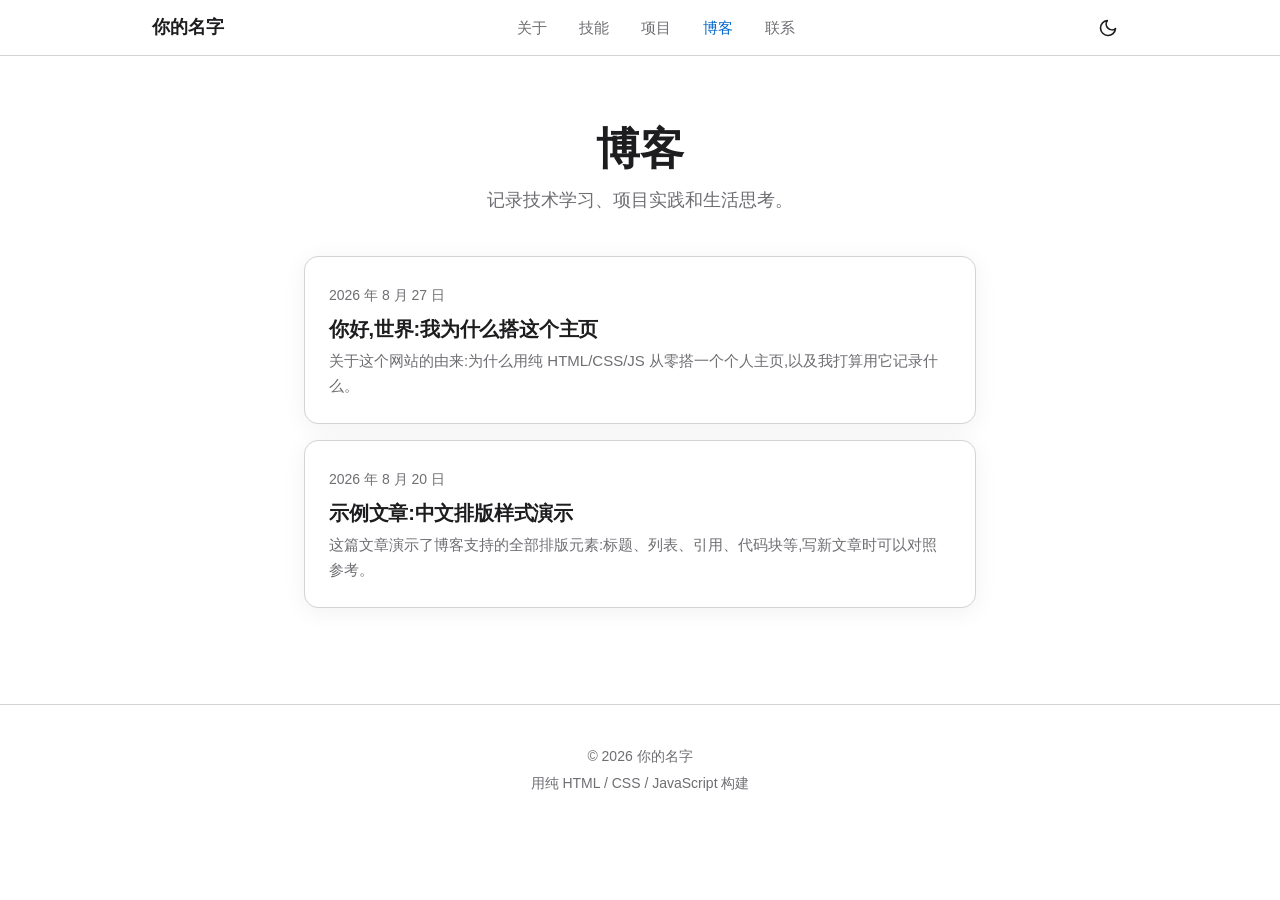
==== blog/index.html @ 40f7c2a0 "初始化个人主页:主站、博客、深浅主题与响应式布局 Co-Authored-By: Claude Fable 5 <noreply@anthropic.com>" ====
<!DOCTYPE html>
<html lang="zh-CN">
<head>
  <meta charset="UTF-8">
  <meta name="viewport" content="width=device-width, initial-scale=1.0">
  <!-- TODO: 替换为你的名字 -->
  <title>博客 - 你的名字</title>
  <meta name="description" content="你的名字的博客:记录技术学习、项目实践和生活思考。">
  <meta name="theme-color" media="(prefers-color-scheme: light)" content="#ffffff">
  <meta name="theme-color" media="(prefers-color-scheme: dark)" content="#161617">
  <link rel="icon" type="image/svg+xml" href="../favicon.svg">

  <!-- 主题恢复:在 CSS 加载前设置,防止深色用户刷新时闪白 -->
  <script>
    (function () {
      try {
        var t = localStorage.getItem('theme');
        if (t === 'light' || t === 'dark') document.documentElement.dataset.theme = t;
      } catch (e) {}
    })();
  </script>

  <link rel="stylesheet" href="../css/style.css">
</head>
<body>
  <a class="skip-link" href="#main">跳到主要内容</a>

  <header class="site-header">
    <div class="container">
      <!-- TODO: 替换为你的名字 -->
      <a class="brand" href="../index.html">你的名字</a>

      <nav class="site-nav" aria-label="主导航">
        <a href="../index.html#about">关于</a>
        <a href="../index.html#skills">技能</a>
        <a href="../index.html#projects">项目</a>
        <a class="active" href="index.html" aria-current="page">博客</a>
        <a href="../index.html#contact">联系</a>
      </nav>

      <div class="header-actions">
        <button class="theme-toggle" type="button" aria-label="切换深色/浅色主题">
          <svg class="icon-moon" width="20" height="20" viewBox="0 0 24 24" fill="none" stroke="currentColor" stroke-width="2" stroke-linecap="round" stroke-linejoin="round" aria-hidden="true">
            <path d="M21 12.79A9 9 0 1 1 11.21 3 7 7 0 0 0 21 12.79z"/>
          </svg>
          <svg class="icon-sun" width="20" height="20" viewBox="0 0 24 24" fill="none" stroke="currentColor" stroke-width="2" stroke-linecap="round" stroke-linejoin="round" aria-hidden="true">
            <circle cx="12" cy="12" r="4"/>
            <path d="M12 2v2M12 20v2M4.93 4.93l1.41 1.41M17.66 17.66l1.41 1.41M2 12h2M20 12h2M4.93 19.07l1.41-1.41M17.66 6.34l1.41-1.41"/>
          </svg>
        </button>

        <button class="nav-toggle" type="button" aria-label="打开导航菜单" aria-expanded="false">
          <svg class="icon-menu" width="22" height="22" viewBox="0 0 24 24" fill="none" stroke="currentColor" stroke-width="2" stroke-linecap="round" aria-hidden="true">
            <path d="M3 6h18M3 12h18M3 18h18"/>
          </svg>
          <svg class="icon-close" width="22" height="22" viewBox="0 0 24 24" fill="none" stroke="currentColor" stroke-width="2" stroke-linecap="round" aria-hidden="true">
            <path d="M6 6l12 12M18 6L6 18"/>
          </svg>
        </button>
      </div>
    </div>
  </header>

  <main id="main">
    <div class="page-header">
      <div class="container narrow">
        <h1>博客</h1>
        <p>记录技术学习、项目实践和生活思考。</p>
      </div>
    </div>

    <div class="container narrow">
      <div class="post-list">
        <!-- ============================================================
             新文章:复制下面任意一个 <article> 块,粘贴到本注释下方,
             然后修改:日期(两处)、链接、标题、摘要。
             文章文件放在 posts/ 目录,命名为 YYYY-MM-DD-英文短名.html
             ============================================================ -->

        <article class="post-card">
          <time datetime="2026-08-27">2026 年 8 月 27 日</time>
          <h2><a href="posts/2026-08-27-hello-world.html">你好,世界:我为什么搭这个主页</a></h2>
          <p>关于这个网站的由来:为什么用纯 HTML/CSS/JS 从零搭一个个人主页,以及我打算用它记录什么。</p>
        </article>

        <article class="post-card">
          <time datetime="2026-08-20">2026 年 8 月 20 日</time>
          <h2><a href="posts/2026-08-20-typography.html">示例文章:中文排版样式演示</a></h2>
          <p>这篇文章演示了博客支持的全部排版元素:标题、列表、引用、代码块等,写新文章时可以对照参考。</p>
        </article>
      </div>
    </div>
  </main>

  <footer class="site-footer">
    <div class="container">
      <!-- TODO: 替换为你的名字 -->
      <p>© 2026 你的名字</p>
      <p>用纯 HTML / CSS / JavaScript 构建</p>
    </div>
  </footer>

  <script src="../js/main.js" defer></script>
</body>
</html>
---- css/style.css ----
/* ============================================================
   个人主页样式表(纯 CSS,零依赖)

   目录:
   1. 设计变量(浅色 / 深色)
   2. Reset 与基础排版
   3. 通用布局与工具类
   4. 顶部导航
   5. Hero
   6. 关于
   7. 技能
   8. 项目
   9. 联系
   10. 页脚
   11. 博客列表页
   12. 文章页排版
   13. 无障碍(减少动效)
   ============================================================ */

/* ===== 1. 设计变量 ===== */

:root {
  /* 颜色(浅色为默认) */
  --color-bg: #ffffff;
  --color-surface: #f5f5f7;
  --color-card: #ffffff;
  --color-text: #1d1d1f;
  --color-text-secondary: #6e6e73;
  --color-border: #d2d2d7;
  --color-accent: #0066cc;
  --color-accent-hover: #0077ed;
  --color-nav-bg: rgba(255, 255, 255, 0.72);
  --color-code-bg: #f2f2f4;
  --color-pill-bg: #e8e8ed;

  /* 排版 */
  --font-sans: -apple-system, BlinkMacSystemFont, "Segoe UI",
    "PingFang SC", "Hiragino Sans GB", "Microsoft YaHei",
    "Noto Sans CJK SC", sans-serif;
  --font-mono: ui-monospace, "SF Mono", Menlo, Consolas,
    "Liberation Mono", monospace;
  --text-base: 17px;
  --leading: 1.7;

  /* 间距(8px 网格) */
  --space-1: 8px;
  --space-2: 16px;
  --space-3: 24px;
  --space-4: 40px;
  --space-5: 64px;
  --space-6: 96px;

  /* 其他 */
  --radius: 14px;
  --radius-sm: 8px;
  --max-width: 1024px;
  --nav-height: 56px;
  --shadow-card: 0 4px 24px rgba(0, 0, 0, 0.06);
  --shadow-card-hover: 0 8px 32px rgba(0, 0, 0, 0.1);
  --transition: 0.25s ease;
}

/* 手动深色(用户点击切换按钮后锁定) */
[data-theme="dark"] {
  --color-bg: #161617;
  --color-surface: #1d1d1f;
  --color-card: #232326;
  --color-text: #f5f5f7;
  --color-text-secondary: #a1a1a6;
  --color-border: #424245;
  --color-accent: #2997ff;
  --color-accent-hover: #52aeff;
  --color-nav-bg: rgba(22, 22, 23, 0.72);
  --color-code-bg: #1d1d1f;
  --color-pill-bg: #2c2c2e;
  --shadow-card: 0 4px 24px rgba(0, 0, 0, 0.4);
  --shadow-card-hover: 0 8px 32px rgba(0, 0, 0, 0.55);
}

/* 系统深色(仅在用户未手动指定主题时生效) */
@media (prefers-color-scheme: dark) {
  :root:not([data-theme="light"]):not([data-theme="dark"]) {
    --color-bg: #161617;
    --color-surface: #1d1d1f;
    --color-card: #232326;
    --color-text: #f5f5f7;
    --color-text-secondary: #a1a1a6;
    --color-border: #424245;
    --color-accent: #2997ff;
    --color-accent-hover: #52aeff;
    --color-nav-bg: rgba(22, 22, 23, 0.72);
    --color-code-bg: #1d1d1f;
    --color-pill-bg: #2c2c2e;
    --shadow-card: 0 4px 24px rgba(0, 0, 0, 0.4);
    --shadow-card-hover: 0 8px 32px rgba(0, 0, 0, 0.55);
  }
}

/* ===== 2. Reset 与基础排版 ===== */

*,
*::before,
*::after {
  box-sizing: border-box;
  margin: 0;
  padding: 0;
}

html {
  scroll-behavior: smooth;
  /* 锚点定位时留出 sticky 导航的高度,避免标题被遮挡 */
  scroll-padding-top: calc(var(--nav-height) + 16px);
}

body {
  font-family: var(--font-sans);
  font-size: var(--text-base);
  line-height: var(--leading);
  color: var(--color-text);
  background-color: var(--color-bg);
  -webkit-font-smoothing: antialiased;
  transition: background-color var(--transition), color var(--transition);
}

h1,
h2,
h3,
h4 {
  line-height: 1.3;
  font-weight: 600;
  letter-spacing: -0.01em;
}

p {
  margin: 0;
}

a {
  color: var(--color-accent);
  text-decoration: none;
}

a:hover {
  color: var(--color-accent-hover);
  text-decoration: underline;
  text-underline-offset: 3px;
}

img,
svg {
  max-width: 100%;
  vertical-align: middle;
}

button {
  font: inherit;
  color: inherit;
  background: none;
  border: none;
  cursor: pointer;
}

ul,
ol {
  list-style-position: outside;
}

::selection {
  background: var(--color-accent);
  color: #fff;
}

/* ===== 3. 通用布局与工具类 ===== */

.container {
  width: 100%;
  max-width: var(--max-width);
  margin: 0 auto;
  padding: 0 var(--space-3);
}

.container.narrow {
  max-width: 720px;
}

.section {
  padding: var(--space-5) 0;
}

.section.alt {
  background-color: var(--color-surface);
  transition: background-color var(--transition);
}

.section-title {
  font-size: 28px;
  margin-bottom: var(--space-4);
  text-align: center;
}

.section-subtitle {
  color: var(--color-text-secondary);
  text-align: center;
  max-width: 560px;
  margin: calc(-1 * var(--space-3)) auto var(--space-4);
}

@media (min-width: 768px) {
  .section {
    padding: var(--space-6) 0;
  }

  .section-title {
    font-size: 36px;
  }
}

/* 跳转到主要内容(键盘用户) */
.skip-link {
  position: absolute;
  top: -48px;
  left: var(--space-2);
  z-index: 200;
  padding: var(--space-1) var(--space-2);
  background: var(--color-accent);
  color: #fff;
  border-radius: var(--radius-sm);
  transition: top var(--transition);
}

.skip-link:focus {
  top: var(--space-1);
  color: #fff;
}

/* 按钮 */
.btn {
  display: inline-block;
  padding: 12px 28px;
  border-radius: 980px; /* Apple 式胶囊按钮 */
  font-size: 16px;
  font-weight: 500;
  transition: background-color var(--transition), color var(--transition),
    border-color var(--transition), transform var(--transition);
}

.btn:hover {
  text-decoration: none;
  transform: translateY(-1px);
}

.btn-primary {
  background-color: var(--color-accent);
  color: #fff;
}

.btn-primary:hover {
  background-color: var(--color-accent-hover);
  color: #fff;
}

.btn-secondary {
  border: 1px solid var(--color-border);
  color: var(--color-text);
}

.btn-secondary:hover {
  border-color: var(--color-accent);
  color: var(--color-accent);
}

/* 滚动浮现(JS 加 .visible 后显现;无 JS 时由 no-js 兜底,见 main.js) */
.reveal {
  opacity: 0;
  transform: translateY(16px);
  transition: opacity 0.5s ease, transform 0.5s ease;
}

.reveal.visible {
  opacity: 1;
  transform: none;
}

/* 未启用 JS 时直接显示全部内容 */
html:not(.js) .reveal {
  opacity: 1;
  transform: none;
}

/* ===== 4. 顶部导航 ===== */

.site-header {
  position: sticky;
  top: 0;
  z-index: 100;
  height: var(--nav-height);
  background-color: var(--color-nav-bg);
  -webkit-backdrop-filter: saturate(180%) blur(20px);
  backdrop-filter: saturate(180%) blur(20px);
  border-bottom: 1px solid var(--color-border);
  transition: background-color var(--transition), border-color var(--transition);
}

.site-header .container {
  display: flex;
  align-items: center;
  justify-content: space-between;
  height: 100%;
}

.brand {
  font-size: 18px;
  font-weight: 600;
  color: var(--color-text);
}

.brand:hover {
  color: var(--color-text);
  text-decoration: none;
}

.header-actions {
  display: flex;
  align-items: center;
  gap: var(--space-1);
}

/* 导航链接:移动端为下拉面板,桌面端为横排 */
.site-nav {
  position: absolute;
  top: var(--nav-height);
  left: 0;
  right: 0;
  display: none;
  flex-direction: column;
  padding: var(--space-1) 0 var(--space-2);
  background-color: var(--color-bg);
  border-bottom: 1px solid var(--color-border);
  box-shadow: var(--shadow-card);
}

body.nav-open .site-nav {
  display: flex;
}

.site-nav a {
  padding: 10px var(--space-3);
  color: var(--color-text);
  font-size: 16px;
}

.site-nav a:hover {
  color: var(--color-accent);
  text-decoration: none;
}

.site-nav a.active {
  color: var(--color-accent);
  font-weight: 500;
}

/* 汉堡按钮(仅移动端) */
.nav-toggle {
  display: inline-flex;
  align-items: center;
  justify-content: center;
  width: 40px;
  height: 40px;
  border-radius: var(--radius-sm);
}

.nav-toggle:hover {
  background-color: var(--color-pill-bg);
}

.nav-toggle .icon-close {
  display: none;
}

body.nav-open .nav-toggle .icon-menu {
  display: none;
}

body.nav-open .nav-toggle .icon-close {
  display: block;
}

/* 主题切换按钮 */
.theme-toggle {
  display: inline-flex;
  align-items: center;
  justify-content: center;
  width: 40px;
  height: 40px;
  border-radius: var(--radius-sm);
  color: var(--color-text);
}

.theme-toggle:hover {
  background-color: var(--color-pill-bg);
}

/* 默认(浅色)显示月亮 = 「切到深色」;深色下显示太阳 */
.theme-toggle .icon-sun {
  display: none;
}

[data-theme="dark"] .theme-toggle .icon-sun {
  display: block;
}

[data-theme="dark"] .theme-toggle .icon-moon {
  display: none;
}

@media (prefers-color-scheme: dark) {
  :root:not([data-theme="light"]):not([data-theme="dark"]) .theme-toggle .icon-sun {
    display: block;
  }

  :root:not([data-theme="light"]):not([data-theme="dark"]) .theme-toggle .icon-moon {
    display: none;
  }
}

@media (min-width: 768px) {
  .site-nav {
    position: static;
    display: flex;
    flex-direction: row;
    align-items: center;
    gap: var(--space-1);
    padding: 0;
    background: none;
    border: none;
    box-shadow: none;
  }

  .site-nav a {
    padding: 6px 12px;
    font-size: 15px;
    color: var(--color-text-secondary);
    border-radius: 980px;
  }

  .site-nav a:hover {
    color: var(--color-text);
  }

  .site-nav a.active {
    color: var(--color-accent);
  }

  .nav-toggle {
    display: none;
  }
}

/* ===== 5. Hero ===== */

.hero {
  padding: var(--space-5) 0;
  text-align: center;
}

.hero-avatar {
  width: 112px;
  height: 112px;
  margin-bottom: var(--space-3);
  border-radius: 50%;
}

.hero h1 {
  font-size: clamp(32px, 6vw, 56px);
  letter-spacing: -0.02em;
  margin-bottom: var(--space-1);
}

.hero-tagline {
  font-size: clamp(18px, 3vw, 24px);
  color: var(--color-text-secondary);
  margin-bottom: var(--space-4);
}

.hero-actions {
  display: flex;
  flex-wrap: wrap;
  justify-content: center;
  gap: var(--space-2);
}

@media (min-width: 768px) {
  .hero {
    padding: var(--space-6) 0;
  }

  .hero-avatar {
    width: 136px;
    height: 136px;
  }
}

/* ===== 6. 关于 ===== */

.about-text {
  max-width: 720px;
  margin: 0 auto;
  display: grid;
  gap: var(--space-2);
  color: var(--color-text);
}

.about-text p {
  font-size: 17px;
}

/* ===== 7. 技能 ===== */

.skill-groups {
  max-width: 720px;
  margin: 0 auto;
  display: grid;
  gap: var(--space-3);
}

.skill-group h3 {
  font-size: 16px;
  color: var(--color-text-secondary);
  font-weight: 500;
  margin-bottom: var(--space-1);
}

.skill-pills {
  display: flex;
  flex-wrap: wrap;
  gap: var(--space-1);
  list-style: none;
}

.skill-pills li {
  padding: 6px 14px;
  background-color: var(--color-pill-bg);
  border-radius: 980px;
  font-size: 15px;
  transition: background-color var(--transition);
}

@media (min-width: 768px) {
  .skill-group {
    display: grid;
    grid-template-columns: 120px 1fr;
    align-items: baseline;
    gap: var(--space-2);
  }

  .skill-group h3 {
    margin-bottom: 0;
    text-align: right;
  }
}

/* ===== 8. 项目 ===== */

.project-grid {
  display: grid;
  gap: var(--space-3);
}

@media (min-width: 768px) {
  .project-grid {
    grid-template-columns: repeat(2, 1fr);
  }
}

@media (min-width: 1080px) {
  .project-grid {
    grid-template-columns: repeat(3, 1fr);
  }
}

.project-card {
  display: flex;
  flex-direction: column;
  background-color: var(--color-card);
  border: 1px solid var(--color-border);
  border-radius: var(--radius);
  overflow: hidden;
  box-shadow: var(--shadow-card);
  transition: box-shadow var(--transition), transform var(--transition),
    background-color var(--transition), border-color var(--transition);
}

.project-card:hover {
  box-shadow: var(--shadow-card-hover);
  transform: translateY(-4px);
}

/* 截图占位:纯 CSS 渐变色块,换真实截图时替换为 <img> */
.project-cover {
  display: flex;
  align-items: center;
  justify-content: center;
  aspect-ratio: 16 / 9;
  color: rgba(255, 255, 255, 0.92);
  font-size: 20px;
  font-weight: 600;
  letter-spacing: 0.02em;
}

.project-cover.cover-1 {
  background: linear-gradient(135deg, #4facfe, #00c6fb);
}

.project-cover.cover-2 {
  background: linear-gradient(135deg, #667eea, #a78bfa);
}

.project-cover.cover-3 {
  background: linear-gradient(135deg, #0ba360, #3cba92);
}

.project-body {
  display: flex;
  flex-direction: column;
  flex: 1;
  gap: var(--space-1);
  padding: var(--space-3);
}

.project-body h3 {
  font-size: 20px;
}

.project-desc {
  color: var(--color-text-secondary);
  font-size: 15px;
  flex: 1;
}

.project-tags {
  display: flex;
  flex-wrap: wrap;
  gap: 6px;
  list-style: none;
}

.project-tags li {
  padding: 3px 10px;
  background-color: var(--color-pill-bg);
  border-radius: 980px;
  font-size: 13px;
  color: var(--color-text-secondary);
}

.project-links {
  display: flex;
  gap: var(--space-2);
  margin-top: var(--space-1);
  font-size: 15px;
  font-weight: 500;
}

/* ===== 9. 联系 ===== */

.contact-inner {
  max-width: 560px;
  margin: 0 auto;
  text-align: center;
}

.contact-email {
  display: flex;
  flex-wrap: wrap;
  align-items: center;
  justify-content: center;
  gap: var(--space-2);
  margin-bottom: var(--space-4);
}

.contact-email .email-text {
  font-size: 20px;
  font-weight: 500;
}

.copy-email {
  padding: 8px 20px;
  border: 1px solid var(--color-border);
  border-radius: 980px;
  font-size: 15px;
  transition: border-color var(--transition), color var(--transition);
}

.copy-email:hover {
  border-color: var(--color-accent);
  color: var(--color-accent);
}

.copy-email.copied {
  border-color: var(--color-accent);
  color: var(--color-accent);
}

.social-links {
  display: flex;
  flex-wrap: wrap;
  justify-content: center;
  gap: var(--space-2);
  list-style: none;
}

.social-links a {
  display: inline-flex;
  align-items: center;
  gap: 6px;
  padding: 8px 18px;
  background-color: var(--color-pill-bg);
  border-radius: 980px;
  color: var(--color-text);
  font-size: 15px;
  transition: background-color var(--transition), color var(--transition);
}

.social-links a:hover {
  text-decoration: none;
  color: var(--color-accent);
}

.social-links svg {
  opacity: 0.6;
}

/* ===== 10. 页脚 ===== */

.site-footer {
  padding: var(--space-4) 0;
  border-top: 1px solid var(--color-border);
  text-align: center;
  color: var(--color-text-secondary);
  font-size: 14px;
  transition: border-color var(--transition);
}

.site-footer p + p {
  margin-top: 4px;
}

/* ===== 11. 博客列表页 ===== */

.page-header {
  padding: var(--space-5) 0 var(--space-4);
  text-align: center;
}

.page-header h1 {
  font-size: clamp(30px, 5vw, 44px);
  margin-bottom: var(--space-1);
}

.page-header p {
  color: var(--color-text-secondary);
  font-size: 18px;
}

.post-list {
  display: grid;
  gap: var(--space-2);
  padding-bottom: var(--space-6);
}

.post-card {
  padding: var(--space-3);
  background-color: var(--color-card);
  border: 1px solid var(--color-border);
  border-radius: var(--radius);
  box-shadow: var(--shadow-card);
  transition: box-shadow var(--transition), transform var(--transition),
    background-color var(--transition), border-color var(--transition);
}

.post-card:hover {
  box-shadow: var(--shadow-card-hover);
  transform: translateY(-2px);
}

.post-card time {
  font-size: 14px;
  color: var(--color-text-secondary);
}

.post-card h2 {
  font-size: 20px;
  margin: 6px 0;
}

.post-card h2 a {
  color: var(--color-text);
}

.post-card h2 a:hover {
  color: var(--color-accent);
  text-decoration: none;
}

.post-card p {
  color: var(--color-text-secondary);
  font-size: 15px;
}

/* ===== 12. 文章页排版 ===== */

.post {
  padding: var(--space-4) 0 var(--space-6);
}

.back-link {
  display: inline-block;
  font-size: 15px;
  color: var(--color-text-secondary);
}

.back-link:hover {
  color: var(--color-accent);
  text-decoration: none;
}

.post-header {
  margin: var(--space-3) 0 var(--space-4);
}

.post-header h1 {
  font-size: clamp(28px, 5vw, 40px);
  margin-bottom: var(--space-1);
}

.post-meta {
  color: var(--color-text-secondary);
  font-size: 15px;
}

.post-body > * + * {
  margin-top: var(--space-2);
}

.post-body h2 {
  font-size: 26px;
  margin-top: var(--space-4);
}

.post-body h3 {
  font-size: 21px;
  margin-top: var(--space-3);
}

.post-body ul,
.post-body ol {
  padding-left: 1.5em;
}

.post-body li + li {
  margin-top: 6px;
}

.post-body blockquote {
  padding: var(--space-2) var(--space-3);
  border-left: 3px solid var(--color-accent);
  background-color: var(--color-surface);
  border-radius: 0 var(--radius-sm) var(--radius-sm) 0;
  color: var(--color-text-secondary);
}

.post-body code {
  font-family: var(--font-mono);
  font-size: 0.88em;
  padding: 2px 6px;
  background-color: var(--color-code-bg);
  border: 1px solid var(--color-border);
  border-radius: 6px;
}

.post-body pre {
  padding: var(--space-2) var(--space-3);
  background-color: var(--color-code-bg);
  border: 1px solid var(--color-border);
  border-radius: var(--radius-sm);
  overflow-x: auto;
  line-height: 1.6;
}

.post-body pre code {
  padding: 0;
  border: none;
  background: none;
  font-size: 14px;
}

.post-body img {
  border-radius: var(--radius-sm);
}

.post-body hr {
  border: none;
  border-top: 1px solid var(--color-border);
  margin: var(--space-4) 0;
}

.post-footer {
  margin-top: var(--space-5);
  padding-top: var(--space-3);
  border-top: 1px solid var(--color-border);
}

/* ===== 13. 无障碍(减少动效) ===== */

@media (prefers-reduced-motion: reduce) {
  html {
    scroll-behavior: auto;
  }

  *,
  *::before,
  *::after {
    transition: none !important;
    animation: none !important;
  }

  .reveal {
    opacity: 1;
    transform: none;
  }
}
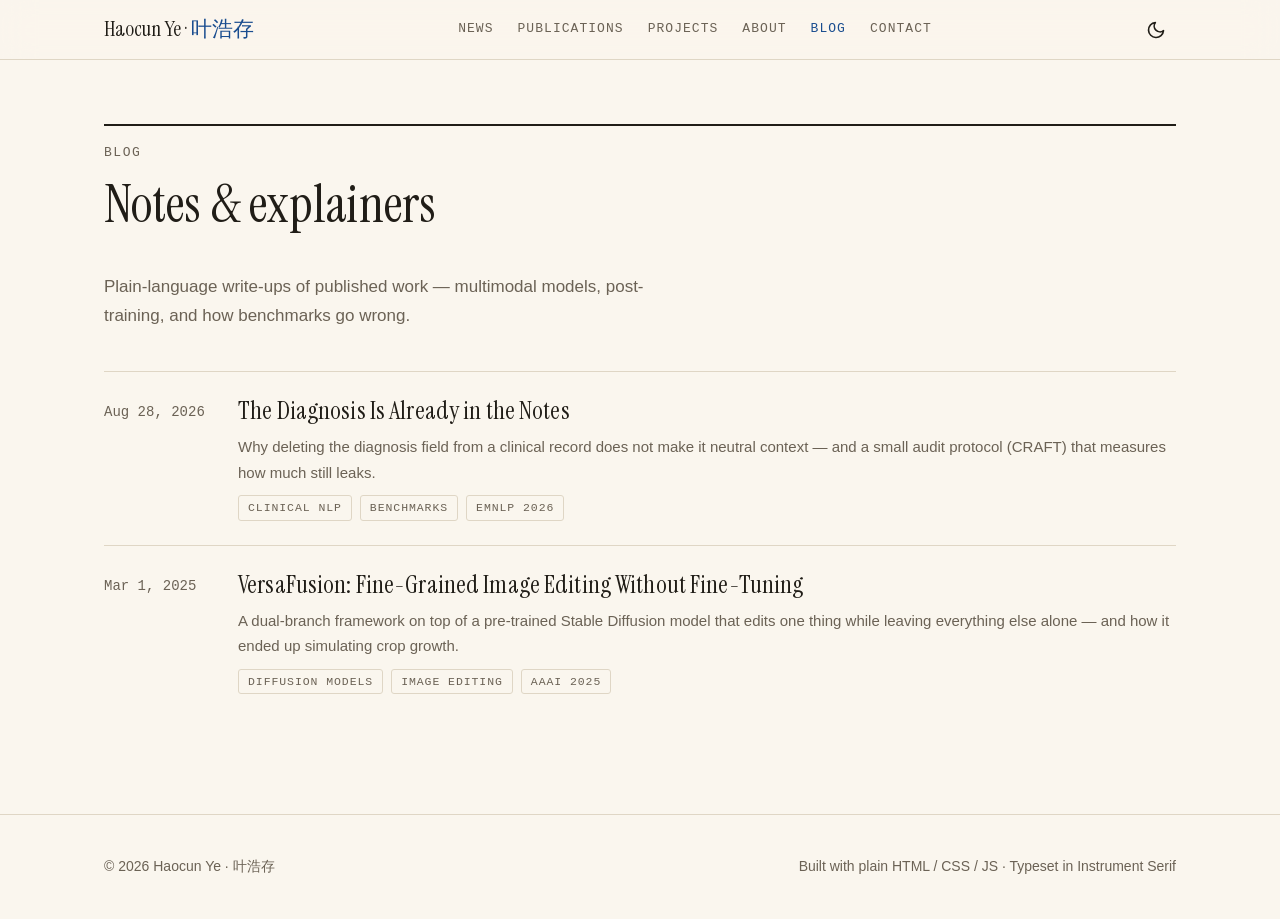
==== commit c1a6598e: "改版为暖纸编辑风英文学术主页,填充真实内容 新设计:Instrument Serif 自托管展示字体、全幅人像 Hero、 编号分区、细线编辑排版、新明暗色板(对比度实测达标)。 内容:News/Pu" ====
--- a/blog/index.html
+++ b/blog/index.html
@@ -1,16 +1,18 @@
 <!DOCTYPE html>
-<html lang="zh-CN">
+<html lang="en">
 <head>
   <meta charset="UTF-8">
   <meta name="viewport" content="width=device-width, initial-scale=1.0">
-  <!-- TODO: 替换为你的名字 -->
-  <title>博客 - 你的名字</title>
-  <meta name="description" content="你的名字的博客:记录技术学习、项目实践和生活思考。">
-  <meta name="theme-color" media="(prefers-color-scheme: light)" content="#ffffff">
-  <meta name="theme-color" media="(prefers-color-scheme: dark)" content="#161617">
-  <link rel="icon" type="image/svg+xml" href="../favicon.svg">
+  <title>Blog — Haocun Ye</title>
+  <meta name="description" content="Notes on multimodal models, post-training, and evaluation — by Haocun Ye.">
+  <meta name="theme-color" media="(prefers-color-scheme: light)" content="#faf6ee">
+  <meta name="theme-color" media="(prefers-color-scheme: dark)" content="#171511">
+  <link rel="icon" href="../favicon.svg" type="image/svg+xml">
+  <link rel="icon" href="../favicon.ico" sizes="48x48">
+  <link rel="apple-touch-icon" href="../apple-touch-icon.png">
+  <link rel="preload" href="../assets/fonts/instrument-serif-latin.woff2" as="font" type="font/woff2" crossorigin>
 
-  <!-- 主题恢复:在 CSS 加载前设置,防止深色用户刷新时闪白 -->
+  <!-- Theme restore: runs before CSS so dark-mode users never see a light flash -->
   <script>
     (function () {
       try {
@@ -23,23 +25,23 @@
   <link rel="stylesheet" href="../css/style.css">
 </head>
 <body>
-  <a class="skip-link" href="#main">跳到主要内容</a>
+  <a class="skip-link" href="#main">Skip to content</a>
 
   <header class="site-header">
     <div class="container">
-      <!-- TODO: 替换为你的名字 -->
-      <a class="brand" href="../index.html">你的名字</a>
+      <a class="brand" href="../index.html">Haocun Ye · <span class="brand-zh" lang="zh-Hans">叶浩存</span></a>
 
-      <nav class="site-nav" aria-label="主导航">
-        <a href="../index.html#about">关于</a>
-        <a href="../index.html#skills">技能</a>
-        <a href="../index.html#projects">项目</a>
-        <a class="active" href="index.html" aria-current="page">博客</a>
-        <a href="../index.html#contact">联系</a>
+      <nav class="site-nav" id="site-nav" aria-label="Main navigation">
+        <a href="../index.html#news">News</a>
+        <a href="../index.html#publications">Publications</a>
+        <a href="../index.html#projects">Projects</a>
+        <a href="../index.html#about">About</a>
+        <a class="active" href="index.html" aria-current="page">Blog</a>
+        <a href="../index.html#contact">Contact</a>
       </nav>
 
       <div class="header-actions">
-        <button class="theme-toggle" type="button" aria-label="切换深色/浅色主题">
+        <button class="theme-toggle" type="button" aria-label="Toggle dark / light theme">
           <svg class="icon-moon" width="20" height="20" viewBox="0 0 24 24" fill="none" stroke="currentColor" stroke-width="2" stroke-linecap="round" stroke-linejoin="round" aria-hidden="true">
             <path d="M21 12.79A9 9 0 1 1 11.21 3 7 7 0 0 0 21 12.79z"/>
           </svg>
@@ -49,7 +51,7 @@
           </svg>
         </button>
 
-        <button class="nav-toggle" type="button" aria-label="打开导航菜单" aria-expanded="false">
+        <button class="nav-toggle" type="button" aria-label="Open navigation menu" aria-expanded="false" aria-controls="site-nav">
           <svg class="icon-menu" width="22" height="22" viewBox="0 0 24 24" fill="none" stroke="currentColor" stroke-width="2" stroke-linecap="round" aria-hidden="true">
             <path d="M3 6h18M3 12h18M3 18h18"/>
           </svg>
@@ -63,30 +65,48 @@
 
   <main id="main">
     <div class="page-header">
-      <div class="container narrow">
-        <h1>博客</h1>
-        <p>记录技术学习、项目实践和生活思考。</p>
+      <div class="container">
+        <header class="section-head">
+          <p class="section-label"><span class="section-eyebrow">Blog</span></p>
+          <h1 class="section-title">Notes &amp; explainers</h1>
+        </header>
+        <p class="contact-lede">Plain-language write-ups of published work — multimodal models, post-training, and how benchmarks go wrong.</p>
       </div>
     </div>
 
-    <div class="container narrow">
+    <div class="container">
       <div class="post-list">
         <!-- ============================================================
-             新文章:复制下面任意一个 <article> 块,粘贴到本注释下方,
-             然后修改:日期(两处)、链接、标题、摘要。
-             文章文件放在 posts/ 目录,命名为 YYYY-MM-DD-英文短名.html
+             New post: copy one <article> block below, paste it at the top
+             of this list, then update the date (both places), link, title,
+             summary and tags. Post files live in posts/, named
+             YYYY-MM-DD-short-slug.html (copy posts/template.html).
              ============================================================ -->
 
-        <article class="post-card">
-          <time datetime="2026-08-27">2026 年 8 月 27 日</time>
-          <h2><a href="posts/2026-08-27-hello-world.html">你好,世界:我为什么搭这个主页</a></h2>
-          <p>关于这个网站的由来:为什么用纯 HTML/CSS/JS 从零搭一个个人主页,以及我打算用它记录什么。</p>
+        <article class="post-entry">
+          <time datetime="2026-08-28">Aug 28, 2026</time>
+          <div>
+            <h2><a href="posts/2026-08-28-the-diagnosis-is-already-in-the-notes.html">The Diagnosis Is Already in the Notes</a></h2>
+            <p class="post-summary">Why deleting the diagnosis field from a clinical record does not make it neutral context — and a small audit protocol (CRAFT) that measures how much still leaks.</p>
+            <ul class="post-tags">
+              <li>Clinical NLP</li>
+              <li>Benchmarks</li>
+              <li>EMNLP 2026</li>
+            </ul>
+          </div>
         </article>
 
-        <article class="post-card">
-          <time datetime="2026-08-20">2026 年 8 月 20 日</time>
-          <h2><a href="posts/2026-08-20-typography.html">示例文章:中文排版样式演示</a></h2>
-          <p>这篇文章演示了博客支持的全部排版元素:标题、列表、引用、代码块等,写新文章时可以对照参考。</p>
+        <article class="post-entry">
+          <time datetime="2025-03-01">Mar 1, 2025</time>
+          <div>
+            <h2><a href="posts/2025-03-01-versafusion-tuning-free-image-editing.html">VersaFusion: Fine-Grained Image Editing Without Fine-Tuning</a></h2>
+            <p class="post-summary">A dual-branch framework on top of a pre-trained Stable Diffusion model that edits one thing while leaving everything else alone — and how it ended up simulating crop growth.</p>
+            <ul class="post-tags">
+              <li>Diffusion models</li>
+              <li>Image editing</li>
+              <li>AAAI 2025</li>
+            </ul>
+          </div>
         </article>
       </div>
     </div>
@@ -94,9 +114,8 @@
 
   <footer class="site-footer">
     <div class="container">
-      <!-- TODO: 替换为你的名字 -->
-      <p>© 2026 你的名字</p>
-      <p>用纯 HTML / CSS / JavaScript 构建</p>
+      <span>© 2026 Haocun Ye · <span lang="zh-Hans">叶浩存</span></span>
+      <span>Built with plain HTML / CSS / JS · Typeset in Instrument Serif</span>
     </div>
   </footer>
 
--- a/css/style.css
+++ b/css/style.css
@@ -1,48 +1,73 @@
 /* ============================================================
-   个人主页样式表(纯 CSS,零依赖)
-
-   目录:
-   1. 设计变量(浅色 / 深色)
-   2. Reset 与基础排版
-   3. 通用布局与工具类
-   4. 顶部导航
-   5. Hero
-   6. 关于
-   7. 技能
-   8. 项目
-   9. 联系
-   10. 页脚
-   11. 博客列表页
-   12. 文章页排版
-   13. 无障碍(减少动效)
+   Haocun Ye — personal homepage stylesheet
+   Warm-paper editorial design. Plain CSS, zero dependencies.
+
+   Contents:
+   1.  Self-hosted fonts (@font-face)
+   2.  Design tokens (light / dark)
+   3.  Reset & base typography
+   4.  Layout utilities & section-head pattern
+   5.  Header / navigation
+   6.  Hero
+   7.  News
+   8.  Publications
+   9.  Projects
+   10. About
+   11. Contact & footer
+   12. Blog list
+   13. Article pages
+   14. No-JS fallbacks
+   15. Reduced motion
    ============================================================ */
 
-/* ===== 1. 设计变量 ===== */
+/* ===== 1. Self-hosted fonts (SIL OFL, see assets/fonts/OFL.txt) ===== */
+
+@font-face {
+  font-family: "Instrument Serif";
+  font-style: normal;
+  font-weight: 400;
+  font-display: swap;
+  src: url("../assets/fonts/instrument-serif-latin.woff2") format("woff2");
+}
+
+@font-face {
+  font-family: "Instrument Serif";
+  font-style: italic;
+  font-weight: 400;
+  font-display: swap;
+  src: url("../assets/fonts/instrument-serif-latin-italic.woff2") format("woff2");
+}
+
+/* ===== 2. Design tokens ===== */
 
 :root {
-  /* 颜色(浅色为默认) */
-  --color-bg: #ffffff;
-  --color-surface: #f5f5f7;
-  --color-card: #ffffff;
-  --color-text: #1d1d1f;
-  --color-text-secondary: #6e6e73;
-  --color-border: #d2d2d7;
-  --color-accent: #0066cc;
-  --color-accent-hover: #0077ed;
-  --color-nav-bg: rgba(255, 255, 255, 0.72);
-  --color-code-bg: #f2f2f4;
-  --color-pill-bg: #e8e8ed;
-
-  /* 排版 */
-  --font-sans: -apple-system, BlinkMacSystemFont, "Segoe UI",
-    "PingFang SC", "Hiragino Sans GB", "Microsoft YaHei",
-    "Noto Sans CJK SC", sans-serif;
-  --font-mono: ui-monospace, "SF Mono", Menlo, Consolas,
-    "Liberation Mono", monospace;
+  /* Warm paper (light, default) */
+  --color-bg: #faf6ee;
+  --color-surface: #f2ecdf;
+  --color-card: #fffcf5;
+  --color-text: #201d17;
+  --color-text-secondary: #6b6255;
+  --color-border: #dfd6c5;
+  --color-rule: #201d17; /* heavy section rules use ink, not border grey */
+  --color-accent: #1a4d8f;
+  --color-accent-hover: #143c72;
+  --color-on-accent: #ffffff;
+  --color-nav-bg: rgba(250, 246, 238, 0.8);
+  --color-code-bg: #f1ebdc;
+  --color-pill-bg: #eae2d0;
+
+  /* Type */
+  --font-serif: "Instrument Serif", ui-serif, Georgia, "Iowan Old Style",
+    "Times New Roman", serif;
+  --font-serif-cjk: "Songti SC", "STSong", "Noto Serif CJK SC", "SimSun", serif;
+  --font-sans: -apple-system, BlinkMacSystemFont, "Segoe UI", "PingFang SC",
+    "Hiragino Sans GB", "Microsoft YaHei", "Noto Sans CJK SC", sans-serif;
+  --font-mono: ui-monospace, "SF Mono", Menlo, Consolas, "Liberation Mono",
+    monospace;
   --text-base: 17px;
   --leading: 1.7;
 
-  /* 间距(8px 网格) */
+  /* Spacing (8px grid) */
   --space-1: 8px;
   --space-2: 16px;
   --space-3: 24px;
@@ -50,53 +75,51 @@
   --space-5: 64px;
   --space-6: 96px;
 
-  /* 其他 */
-  --radius: 14px;
-  --radius-sm: 8px;
-  --max-width: 1024px;
-  --nav-height: 56px;
-  --shadow-card: 0 4px 24px rgba(0, 0, 0, 0.06);
-  --shadow-card-hover: 0 8px 32px rgba(0, 0, 0, 0.1);
+  /* Shape & layout */
+  --radius: 6px;
+  --radius-sm: 3px;
+  --max-width: 1120px;
+  --nav-height: 60px;
   --transition: 0.25s ease;
 }
 
-/* 手动深色(用户点击切换按钮后锁定) */
+/* Manual dark (user locked via toggle) — warm ink night */
 [data-theme="dark"] {
-  --color-bg: #161617;
-  --color-surface: #1d1d1f;
-  --color-card: #232326;
-  --color-text: #f5f5f7;
-  --color-text-secondary: #a1a1a6;
-  --color-border: #424245;
-  --color-accent: #2997ff;
-  --color-accent-hover: #52aeff;
-  --color-nav-bg: rgba(22, 22, 23, 0.72);
-  --color-code-bg: #1d1d1f;
-  --color-pill-bg: #2c2c2e;
-  --shadow-card: 0 4px 24px rgba(0, 0, 0, 0.4);
-  --shadow-card-hover: 0 8px 32px rgba(0, 0, 0, 0.55);
-}
-
-/* 系统深色(仅在用户未手动指定主题时生效) */
+  --color-bg: #171511;
+  --color-surface: #1e1b16;
+  --color-card: #24201a;
+  --color-text: #ede7db;
+  --color-text-secondary: #a79e8d;
+  --color-border: #423c31;
+  --color-rule: #ede7db;
+  --color-accent: #8fb4e3;
+  --color-accent-hover: #a9c6ec;
+  --color-on-accent: #0e2a50;
+  --color-nav-bg: rgba(23, 21, 17, 0.8);
+  --color-code-bg: #201d17;
+  --color-pill-bg: #2c2820;
+}
+
+/* System dark (only when the user has not locked a theme) */
 @media (prefers-color-scheme: dark) {
   :root:not([data-theme="light"]):not([data-theme="dark"]) {
-    --color-bg: #161617;
-    --color-surface: #1d1d1f;
-    --color-card: #232326;
-    --color-text: #f5f5f7;
-    --color-text-secondary: #a1a1a6;
-    --color-border: #424245;
-    --color-accent: #2997ff;
-    --color-accent-hover: #52aeff;
-    --color-nav-bg: rgba(22, 22, 23, 0.72);
-    --color-code-bg: #1d1d1f;
-    --color-pill-bg: #2c2c2e;
-    --shadow-card: 0 4px 24px rgba(0, 0, 0, 0.4);
-    --shadow-card-hover: 0 8px 32px rgba(0, 0, 0, 0.55);
-  }
-}
-
-/* ===== 2. Reset 与基础排版 ===== */
+    --color-bg: #171511;
+    --color-surface: #1e1b16;
+    --color-card: #24201a;
+    --color-text: #ede7db;
+    --color-text-secondary: #a79e8d;
+    --color-border: #423c31;
+    --color-rule: #ede7db;
+    --color-accent: #8fb4e3;
+    --color-accent-hover: #a9c6ec;
+    --color-on-accent: #0e2a50;
+    --color-nav-bg: rgba(23, 21, 17, 0.8);
+    --color-code-bg: #201d17;
+    --color-pill-bg: #2c2820;
+  }
+}
+
+/* ===== 3. Reset & base typography ===== */
 
 *,
 *::before,
@@ -108,7 +131,7 @@
 
 html {
   scroll-behavior: smooth;
-  /* 锚点定位时留出 sticky 导航的高度,避免标题被遮挡 */
+  /* keep anchored headings clear of the sticky nav */
   scroll-padding-top: calc(var(--nav-height) + 16px);
 }
 
@@ -126,9 +149,10 @@
 h2,
 h3,
 h4 {
-  line-height: 1.3;
-  font-weight: 600;
-  letter-spacing: -0.01em;
+  font-family: var(--font-serif);
+  font-weight: 400;
+  line-height: 1.1;
+  letter-spacing: 0.005em;
 }
 
 p {
@@ -143,7 +167,8 @@
 a:hover {
   color: var(--color-accent-hover);
   text-decoration: underline;
-  text-underline-offset: 3px;
+  text-underline-offset: 4px;
+  text-decoration-thickness: 1px;
 }
 
 img,
@@ -167,10 +192,19 @@
 
 ::selection {
   background: var(--color-accent);
-  color: #fff;
-}
-
-/* ===== 3. 通用布局与工具类 ===== */
+  color: var(--color-on-accent);
+}
+
+/* Small uppercase mono label — the editorial "eyebrow" */
+.eyebrow {
+  font-family: var(--font-mono);
+  font-size: 13px;
+  letter-spacing: 0.12em;
+  text-transform: uppercase;
+  color: var(--color-text-secondary);
+}
+
+/* ===== 4. Layout utilities & section-head pattern ===== */
 
 .container {
   width: 100%;
@@ -192,30 +226,55 @@
   transition: background-color var(--transition);
 }
 
-.section-title {
-  font-size: 28px;
-  margin-bottom: var(--space-4);
-  text-align: center;
-}
-
-.section-subtitle {
-  color: var(--color-text-secondary);
-  text-align: center;
-  max-width: 560px;
-  margin: calc(-1 * var(--space-3)) auto var(--space-4);
-}
-
 @media (min-width: 768px) {
   .section {
     padding: var(--space-6) 0;
   }
-
-  .section-title {
-    font-size: 36px;
-  }
-}
-
-/* 跳转到主要内容(键盘用户) */
+}
+
+/* Section head: heavy ink rule + numbered mono eyebrow + serif title */
+.section-head {
+  border-top: 2px solid var(--color-rule);
+  padding-top: var(--space-2);
+  margin-bottom: var(--space-4);
+}
+
+.section-head .section-label {
+  display: flex;
+  gap: var(--space-2);
+  font-family: var(--font-mono);
+  font-size: 13px;
+  letter-spacing: 0.12em;
+  text-transform: uppercase;
+}
+
+.section-head .section-no {
+  color: var(--color-accent);
+}
+
+.section-head .section-eyebrow {
+  color: var(--color-text-secondary);
+}
+
+.section-head .section-title {
+  font-size: clamp(34px, 5vw, 52px);
+  margin-top: 12px;
+}
+
+/* Visually hidden but available to screen readers (live regions etc.) */
+.visually-hidden {
+  position: absolute;
+  width: 1px;
+  height: 1px;
+  margin: -1px;
+  padding: 0;
+  overflow: hidden;
+  clip: rect(0 0 0 0);
+  white-space: nowrap;
+  border: 0;
+}
+
+/* Skip to content (keyboard users) */
 .skip-link {
   position: absolute;
   top: -48px;
@@ -223,53 +282,17 @@
   z-index: 200;
   padding: var(--space-1) var(--space-2);
   background: var(--color-accent);
-  color: #fff;
+  color: var(--color-on-accent);
   border-radius: var(--radius-sm);
   transition: top var(--transition);
 }
 
 .skip-link:focus {
   top: var(--space-1);
-  color: #fff;
-}
-
-/* 按钮 */
-.btn {
-  display: inline-block;
-  padding: 12px 28px;
-  border-radius: 980px; /* Apple 式胶囊按钮 */
-  font-size: 16px;
-  font-weight: 500;
-  transition: background-color var(--transition), color var(--transition),
-    border-color var(--transition), transform var(--transition);
-}
-
-.btn:hover {
-  text-decoration: none;
-  transform: translateY(-1px);
-}
-
-.btn-primary {
-  background-color: var(--color-accent);
-  color: #fff;
-}
-
-.btn-primary:hover {
-  background-color: var(--color-accent-hover);
-  color: #fff;
-}
-
-.btn-secondary {
-  border: 1px solid var(--color-border);
-  color: var(--color-text);
-}
-
-.btn-secondary:hover {
-  border-color: var(--color-accent);
-  color: var(--color-accent);
-}
-
-/* 滚动浮现(JS 加 .visible 后显现;无 JS 时由 no-js 兜底,见 main.js) */
+  color: var(--color-on-accent);
+}
+
+/* Scroll reveal (JS adds .visible; no-JS fallback in §14) */
 .reveal {
   opacity: 0;
   transform: translateY(16px);
@@ -281,13 +304,12 @@
   transform: none;
 }
 
-/* 未启用 JS 时直接显示全部内容 */
 html:not(.js) .reveal {
   opacity: 1;
   transform: none;
 }
 
-/* ===== 4. 顶部导航 ===== */
+/* ===== 5. Header / navigation ===== */
 
 .site-header {
   position: sticky;
@@ -295,8 +317,8 @@
   z-index: 100;
   height: var(--nav-height);
   background-color: var(--color-nav-bg);
-  -webkit-backdrop-filter: saturate(180%) blur(20px);
-  backdrop-filter: saturate(180%) blur(20px);
+  -webkit-backdrop-filter: saturate(160%) blur(16px);
+  backdrop-filter: saturate(160%) blur(16px);
   border-bottom: 1px solid var(--color-border);
   transition: background-color var(--transition), border-color var(--transition);
 }
@@ -309,9 +331,15 @@
 }
 
 .brand {
-  font-size: 18px;
-  font-weight: 600;
+  font-family: var(--font-serif);
+  font-size: 21px;
   color: var(--color-text);
+  white-space: nowrap;
+}
+
+.brand .brand-zh {
+  font-family: var(--font-serif-cjk);
+  color: var(--color-accent);
 }
 
 .brand:hover {
@@ -325,7 +353,7 @@
   gap: var(--space-1);
 }
 
-/* 导航链接:移动端为下拉面板,桌面端为横排 */
+/* Nav links: dropdown panel on mobile, mono row on desktop */
 .site-nav {
   position: absolute;
   top: var(--nav-height);
@@ -336,7 +364,6 @@
   padding: var(--space-1) 0 var(--space-2);
   background-color: var(--color-bg);
   border-bottom: 1px solid var(--color-border);
-  box-shadow: var(--shadow-card);
 }
 
 body.nav-open .site-nav {
@@ -345,8 +372,11 @@
 
 .site-nav a {
   padding: 10px var(--space-3);
+  font-family: var(--font-mono);
+  font-size: 14px;
+  letter-spacing: 0.08em;
+  text-transform: uppercase;
   color: var(--color-text);
-  font-size: 16px;
 }
 
 .site-nav a:hover {
@@ -356,10 +386,9 @@
 
 .site-nav a.active {
   color: var(--color-accent);
-  font-weight: 500;
-}
-
-/* 汉堡按钮(仅移动端) */
+}
+
+/* Hamburger (mobile only) */
 .nav-toggle {
   display: inline-flex;
   align-items: center;
@@ -385,7 +414,7 @@
   display: block;
 }
 
-/* 主题切换按钮 */
+/* Theme toggle */
 .theme-toggle {
   display: inline-flex;
   align-items: center;
@@ -400,7 +429,7 @@
   background-color: var(--color-pill-bg);
 }
 
-/* 默认(浅色)显示月亮 = 「切到深色」;深色下显示太阳 */
+/* Light shows the moon (= "switch to dark"); dark shows the sun */
 .theme-toggle .icon-sun {
   display: none;
 }
@@ -429,18 +458,16 @@
     display: flex;
     flex-direction: row;
     align-items: center;
-    gap: var(--space-1);
+    gap: 4px;
     padding: 0;
     background: none;
     border: none;
-    box-shadow: none;
   }
 
   .site-nav a {
-    padding: 6px 12px;
-    font-size: 15px;
+    padding: 6px 10px;
+    font-size: 13px;
     color: var(--color-text-secondary);
-    border-radius: 980px;
   }
 
   .site-nav a:hover {
@@ -456,245 +483,469 @@
   }
 }
 
-/* ===== 5. Hero ===== */
+/* ===== 6. Hero ===== */
 
 .hero {
   padding: var(--space-5) 0;
-  text-align: center;
-}
-
-.hero-avatar {
-  width: 112px;
-  height: 112px;
+}
+
+.hero-grid {
+  display: grid;
+  grid-template-columns: 1fr;
+  gap: var(--space-4);
+  align-items: center;
+}
+
+.hero-kicker {
+  display: block;
   margin-bottom: var(--space-3);
-  border-radius: 50%;
-}
-
-.hero h1 {
-  font-size: clamp(32px, 6vw, 56px);
-  letter-spacing: -0.02em;
-  margin-bottom: var(--space-1);
-}
-
-.hero-tagline {
-  font-size: clamp(18px, 3vw, 24px);
-  color: var(--color-text-secondary);
-  margin-bottom: var(--space-4);
-}
-
-.hero-actions {
+}
+
+.hero-name {
+  font-size: clamp(56px, 9vw, 104px);
+  line-height: 0.95;
+  letter-spacing: -0.015em;
+}
+
+.hero-name .hero-name-zh {
+  display: block;
+  margin-top: 10px;
+  font-family: var(--font-serif-cjk);
+  font-size: 0.42em;
+  letter-spacing: 0.14em;
+  color: var(--color-accent);
+}
+
+.hero-role {
+  max-width: 34em;
+  margin-top: var(--space-3);
+  font-size: 17px;
+  color: var(--color-text-secondary);
+}
+
+.hero-question {
+  max-width: 24em;
+  margin-top: var(--space-4);
+  padding-left: 20px;
+  border-left: 2px solid var(--color-accent);
+  font-family: var(--font-serif);
+  font-style: italic;
+  font-size: clamp(21px, 2.6vw, 28px);
+  line-height: 1.35;
+}
+
+.hero-links {
   display: flex;
   flex-wrap: wrap;
-  justify-content: center;
-  gap: var(--space-2);
-}
-
-@media (min-width: 768px) {
+  gap: 12px 24px;
+  margin-top: var(--space-4);
+  font-family: var(--font-mono);
+  font-size: 14px;
+  letter-spacing: 0.04em;
+}
+
+.hero-links a {
+  text-decoration: underline;
+  text-underline-offset: 4px;
+  text-decoration-thickness: 1px;
+  text-decoration-color: var(--color-border);
+}
+
+.hero-links a:hover {
+  text-decoration-color: currentColor;
+}
+
+/* Full-frame vertical portrait with an offset accent frame */
+.hero-portrait {
+  position: relative;
+  isolation: isolate; /* keep the ::after frame inside this stacking context */
+  width: 100%;
+  max-width: 400px;
+  margin: 0 14px 14px 0;
+}
+
+.hero-portrait img {
+  display: block;
+  width: 100%;
+  height: auto;
+  border: 1px solid var(--color-border);
+}
+
+.hero-portrait::after {
+  content: "";
+  position: absolute;
+  inset: 0;
+  transform: translate(14px, 14px);
+  border: 2px solid var(--color-accent);
+  z-index: -1;
+}
+
+@media (min-width: 900px) {
   .hero {
     padding: var(--space-6) 0;
   }
 
-  .hero-avatar {
-    width: 136px;
-    height: 136px;
-  }
-}
-
-/* ===== 6. 关于 ===== */
-
-.about-text {
-  max-width: 720px;
-  margin: 0 auto;
-  display: grid;
-  gap: var(--space-2);
+  .hero-grid {
+    grid-template-columns: minmax(0, 7fr) minmax(0, 5fr);
+    gap: var(--space-5);
+  }
+
+  .hero-portrait {
+    max-width: none;
+    justify-self: end;
+  }
+}
+
+/* ===== 7. News ===== */
+
+.news-list {
+  list-style: none;
+}
+
+.news-item {
+  padding: 14px 0;
+  border-top: 1px solid var(--color-border);
+}
+
+.news-item time {
+  display: block;
+  font-family: var(--font-mono);
+  font-size: 14px;
+  color: var(--color-text-secondary);
+}
+
+@media (min-width: 560px) {
+  .news-item {
+    display: grid;
+    grid-template-columns: 110px 1fr;
+    gap: var(--space-3);
+  }
+
+  .news-item time {
+    padding-top: 2px;
+  }
+}
+
+/* ===== 8. Publications ===== */
+
+.pub-list {
+  list-style: none;
+}
+
+.pub-item {
+  padding: var(--space-3) 0;
+  border-top: 1px solid var(--color-border);
+}
+
+.pub-thumb img {
+  display: block;
+  width: 100%;
+  aspect-ratio: 16 / 9;
+  object-fit: cover;
+  border: 1px solid var(--color-border);
+  border-radius: var(--radius-sm);
+}
+
+.pub-thumb {
+  margin-bottom: var(--space-2);
+}
+
+.pub-title {
+  font-size: 23px;
+  line-height: 1.25;
+}
+
+.pub-authors {
+  margin-top: 6px;
+  font-size: 15px;
+  color: var(--color-text-secondary);
+}
+
+.pub-authors strong {
   color: var(--color-text);
-}
-
-.about-text p {
-  font-size: 17px;
-}
-
-/* ===== 7. 技能 ===== */
-
-.skill-groups {
-  max-width: 720px;
-  margin: 0 auto;
-  display: grid;
-  gap: var(--space-3);
-}
-
-.skill-group h3 {
-  font-size: 16px;
-  color: var(--color-text-secondary);
-  font-weight: 500;
-  margin-bottom: var(--space-1);
-}
-
-.skill-pills {
+  font-weight: 600;
+}
+
+.pub-venue {
+  display: inline-block;
+  margin-top: 10px;
+  padding: 3px 10px;
+  border: 1px solid var(--color-accent);
+  border-radius: var(--radius-sm);
+  font-family: var(--font-mono);
+  font-size: 12px;
+  letter-spacing: 0.1em;
+  text-transform: uppercase;
+  color: var(--color-accent);
+}
+
+.pub-note {
+  margin-top: 10px;
+  font-size: 15px;
+  color: var(--color-text-secondary);
+}
+
+.pub-links {
   display: flex;
   flex-wrap: wrap;
-  gap: var(--space-1);
+  gap: 4px 16px;
+  margin-top: 10px;
+  font-family: var(--font-mono);
+  font-size: 13px;
+}
+
+.pub-bib {
+  display: inline-block;
+}
+
+.pub-bib summary {
+  cursor: pointer;
+  color: var(--color-accent);
   list-style: none;
 }
 
-.skill-pills li {
-  padding: 6px 14px;
-  background-color: var(--color-pill-bg);
-  border-radius: 980px;
+.pub-bib summary::-webkit-details-marker {
+  display: none;
+}
+
+.pub-bib summary:hover {
+  color: var(--color-accent-hover);
+  text-decoration: underline;
+  text-underline-offset: 4px;
+}
+
+.pub-bib pre {
+  margin-top: var(--space-2);
+  padding: var(--space-2);
+  max-width: 100%;
+  overflow-x: auto;
+  background-color: var(--color-code-bg);
+  border: 1px solid var(--color-border);
+  border-radius: var(--radius-sm);
+  font-family: var(--font-mono);
+  font-size: 12.5px;
+  line-height: 1.5;
+}
+
+/* BibTeX panel needs the full row width below the entry text */
+.pub-item .pub-bib[open] {
+  display: block;
+}
+
+.pub-patent {
+  padding: var(--space-3) 0;
+  border-top: 1px solid var(--color-border);
   font-size: 15px;
-  transition: background-color var(--transition);
+  color: var(--color-text-secondary);
+}
+
+.pub-patent .pub-venue {
+  margin: 0 var(--space-2) 0 0;
+}
+
+.pub-patent em {
+  color: var(--color-text);
 }
 
 @media (min-width: 768px) {
-  .skill-group {
+  .pub-item {
     display: grid;
-    grid-template-columns: 120px 1fr;
-    align-items: baseline;
-    gap: var(--space-2);
-  }
-
-  .skill-group h3 {
+    grid-template-columns: 200px 1fr;
+    gap: var(--space-4);
+    padding: var(--space-3) 0;
+  }
+
+  .pub-thumb {
     margin-bottom: 0;
-    text-align: right;
-  }
-}
-
-/* ===== 8. 项目 ===== */
-
-.project-grid {
-  display: grid;
-  gap: var(--space-3);
-}
-
-@media (min-width: 768px) {
-  .project-grid {
-    grid-template-columns: repeat(2, 1fr);
-  }
-}
-
-@media (min-width: 1080px) {
-  .project-grid {
-    grid-template-columns: repeat(3, 1fr);
-  }
-}
-
-.project-card {
-  display: flex;
-  flex-direction: column;
-  background-color: var(--color-card);
+  }
+
+  .pub-item--no-thumb {
+    grid-template-columns: 1fr;
+  }
+}
+
+/* ===== 9. Projects (alternating editorial rows) ===== */
+
+.project-list {
+  display: block;
+}
+
+.project-row {
+  padding: var(--space-4) 0;
+  border-top: 1px solid var(--color-border);
+}
+
+.project-media img {
+  display: block;
+  width: 100%;
+  height: auto;
   border: 1px solid var(--color-border);
   border-radius: var(--radius);
-  overflow: hidden;
-  box-shadow: var(--shadow-card);
-  transition: box-shadow var(--transition), transform var(--transition),
-    background-color var(--transition), border-color var(--transition);
-}
-
-.project-card:hover {
-  box-shadow: var(--shadow-card-hover);
-  transform: translateY(-4px);
-}
-
-/* 截图占位:纯 CSS 渐变色块,换真实截图时替换为 <img> */
-.project-cover {
-  display: flex;
-  align-items: center;
-  justify-content: center;
-  aspect-ratio: 16 / 9;
-  color: rgba(255, 255, 255, 0.92);
-  font-size: 20px;
-  font-weight: 600;
-  letter-spacing: 0.02em;
-}
-
-.project-cover.cover-1 {
-  background: linear-gradient(135deg, #4facfe, #00c6fb);
-}
-
-.project-cover.cover-2 {
-  background: linear-gradient(135deg, #667eea, #a78bfa);
-}
-
-.project-cover.cover-3 {
-  background: linear-gradient(135deg, #0ba360, #3cba92);
-}
-
-.project-body {
-  display: flex;
-  flex-direction: column;
-  flex: 1;
-  gap: var(--space-1);
-  padding: var(--space-3);
-}
-
-.project-body h3 {
-  font-size: 20px;
+}
+
+.project-media {
+  margin-bottom: var(--space-3);
+}
+
+.project-index {
+  display: block;
+  font-family: var(--font-mono);
+  font-size: 13px;
+  letter-spacing: 0.12em;
+  color: var(--color-accent);
+  margin-bottom: var(--space-1);
+}
+
+.project-row h3 {
+  font-size: 27px;
+  line-height: 1.15;
 }
 
 .project-desc {
-  color: var(--color-text-secondary);
-  font-size: 15px;
-  flex: 1;
+  margin-top: var(--space-2);
+  font-size: 16px;
+  color: var(--color-text-secondary);
 }
 
 .project-tags {
   display: flex;
   flex-wrap: wrap;
-  gap: 6px;
+  gap: 8px;
+  margin-top: var(--space-2);
   list-style: none;
 }
 
 .project-tags li {
   padding: 3px 10px;
-  background-color: var(--color-pill-bg);
-  border-radius: 980px;
-  font-size: 13px;
-  color: var(--color-text-secondary);
+  border: 1px solid var(--color-border);
+  border-radius: var(--radius-sm);
+  font-family: var(--font-mono);
+  font-size: 12px;
+  letter-spacing: 0.08em;
+  text-transform: uppercase;
+  color: var(--color-text);
 }
 
 .project-links {
   display: flex;
+  gap: var(--space-3);
+  margin-top: var(--space-2);
+  font-family: var(--font-mono);
+  font-size: 14px;
+}
+
+@media (min-width: 768px) {
+  .project-row {
+    display: grid;
+    grid-template-columns: minmax(0, 6fr) minmax(0, 5fr);
+    gap: var(--space-5);
+    align-items: center;
+    padding: var(--space-4) 0;
+  }
+
+  .project-media {
+    margin-bottom: 0;
+  }
+
+  /* alternate media left / right */
+  .project-row:nth-of-type(even) .project-media {
+    order: 2;
+  }
+}
+
+/* ===== 10. About ===== */
+
+.about-grid {
+  display: grid;
+  grid-template-columns: 1fr;
+  gap: var(--space-4);
+}
+
+.about-text {
+  display: grid;
   gap: var(--space-2);
-  margin-top: var(--space-1);
+  max-width: 40em;
+}
+
+.about-text .about-lede {
+  font-family: var(--font-serif);
+  font-size: 22px;
+  line-height: 1.45;
+}
+
+.about-facts {
+  border-top: 1px solid var(--color-border);
+}
+
+.about-facts > div {
+  display: grid;
+  grid-template-columns: 1fr;
+  gap: 2px;
+  padding: 12px 0;
+  border-bottom: 1px solid var(--color-border);
+}
+
+.about-facts dt {
+  font-family: var(--font-mono);
+  font-size: 12px;
+  letter-spacing: 0.12em;
+  text-transform: uppercase;
+  color: var(--color-text-secondary);
+}
+
+.about-facts dd {
   font-size: 15px;
-  font-weight: 500;
-}
-
-/* ===== 9. 联系 ===== */
-
-.contact-inner {
-  max-width: 560px;
-  margin: 0 auto;
-  text-align: center;
+}
+
+@media (min-width: 560px) {
+  .about-facts > div {
+    grid-template-columns: 190px 1fr;
+    gap: var(--space-2);
+  }
+
+  .about-facts dt {
+    padding-top: 3px;
+  }
+}
+
+@media (min-width: 900px) {
+  .about-grid {
+    grid-template-columns: minmax(0, 7fr) minmax(0, 5fr);
+    gap: var(--space-5);
+  }
+}
+
+/* ===== 11. Contact & footer ===== */
+
+.contact-lede {
+  max-width: 34em;
+  color: var(--color-text-secondary);
 }
 
 .contact-email {
   display: flex;
   flex-wrap: wrap;
   align-items: center;
-  justify-content: center;
-  gap: var(--space-2);
-  margin-bottom: var(--space-4);
+  gap: var(--space-2) var(--space-3);
+  margin-top: var(--space-3);
 }
 
 .contact-email .email-text {
-  font-size: 20px;
-  font-weight: 500;
+  font-family: var(--font-mono);
+  font-size: clamp(16px, 2.4vw, 19px);
 }
 
 .copy-email {
-  padding: 8px 20px;
+  padding: 7px 18px;
   border: 1px solid var(--color-border);
-  border-radius: 980px;
-  font-size: 15px;
+  border-radius: var(--radius-sm);
+  font-family: var(--font-mono);
+  font-size: 13px;
+  letter-spacing: 0.06em;
   transition: border-color var(--transition), color var(--transition);
 }
 
-.copy-email:hover {
-  border-color: var(--color-accent);
-  color: var(--color-accent);
-}
-
+.copy-email:hover,
 .copy-email.copied {
   border-color: var(--color-accent);
   color: var(--color-accent);
@@ -703,110 +954,129 @@
 .social-links {
   display: flex;
   flex-wrap: wrap;
-  justify-content: center;
-  gap: var(--space-2);
+  gap: 10px var(--space-3);
+  margin-top: var(--space-4);
   list-style: none;
+  font-family: var(--font-mono);
+  font-size: 14px;
 }
 
 .social-links a {
   display: inline-flex;
   align-items: center;
   gap: 6px;
-  padding: 8px 18px;
-  background-color: var(--color-pill-bg);
-  border-radius: 980px;
-  color: var(--color-text);
-  font-size: 15px;
-  transition: background-color var(--transition), color var(--transition);
+  text-decoration: underline;
+  text-underline-offset: 4px;
+  text-decoration-thickness: 1px;
+  text-decoration-color: var(--color-border);
 }
 
 .social-links a:hover {
-  text-decoration: none;
-  color: var(--color-accent);
+  text-decoration-color: currentColor;
 }
 
 .social-links svg {
-  opacity: 0.6;
-}
-
-/* ===== 10. 页脚 ===== */
+  opacity: 0.65;
+}
 
 .site-footer {
   padding: var(--space-4) 0;
   border-top: 1px solid var(--color-border);
-  text-align: center;
   color: var(--color-text-secondary);
   font-size: 14px;
   transition: border-color var(--transition);
 }
 
-.site-footer p + p {
-  margin-top: 4px;
-}
-
-/* ===== 11. 博客列表页 ===== */
+.site-footer .container {
+  display: flex;
+  flex-direction: column;
+  gap: 4px;
+}
+
+@media (min-width: 768px) {
+  .site-footer .container {
+    flex-direction: row;
+    justify-content: space-between;
+  }
+}
+
+/* ===== 12. Blog list ===== */
 
 .page-header {
-  padding: var(--space-5) 0 var(--space-4);
-  text-align: center;
-}
-
-.page-header h1 {
-  font-size: clamp(30px, 5vw, 44px);
-  margin-bottom: var(--space-1);
-}
-
-.page-header p {
-  color: var(--color-text-secondary);
-  font-size: 18px;
+  padding: var(--space-5) 0 0;
 }
 
 .post-list {
-  display: grid;
-  gap: var(--space-2);
-  padding-bottom: var(--space-6);
-}
-
-.post-card {
-  padding: var(--space-3);
-  background-color: var(--color-card);
-  border: 1px solid var(--color-border);
-  border-radius: var(--radius);
-  box-shadow: var(--shadow-card);
-  transition: box-shadow var(--transition), transform var(--transition),
-    background-color var(--transition), border-color var(--transition);
-}
-
-.post-card:hover {
-  box-shadow: var(--shadow-card-hover);
-  transform: translateY(-2px);
-}
-
-.post-card time {
+  padding: var(--space-4) 0 var(--space-6);
+}
+
+.post-entry {
+  padding: var(--space-3) 0;
+  border-top: 1px solid var(--color-border);
+}
+
+.post-entry time {
+  display: block;
+  font-family: var(--font-mono);
   font-size: 14px;
   color: var(--color-text-secondary);
-}
-
-.post-card h2 {
-  font-size: 20px;
-  margin: 6px 0;
-}
-
-.post-card h2 a {
+  margin-bottom: 6px;
+}
+
+.post-entry h2 {
+  font-size: 25px;
+  line-height: 1.2;
+}
+
+.post-entry h2 a {
   color: var(--color-text);
 }
 
-.post-card h2 a:hover {
+.post-entry h2 a:hover {
   color: var(--color-accent);
   text-decoration: none;
 }
 
-.post-card p {
-  color: var(--color-text-secondary);
+.post-entry .post-summary {
+  margin-top: 8px;
   font-size: 15px;
-}
-
-/* ===== 12. 文章页排版 ===== */
+  color: var(--color-text-secondary);
+  overflow-wrap: break-word;
+}
+
+.post-tags {
+  display: flex;
+  flex-wrap: wrap;
+  gap: 8px;
+  margin-top: 10px;
+  list-style: none;
+}
+
+.post-tags li {
+  padding: 2px 9px;
+  border: 1px solid var(--color-border);
+  border-radius: var(--radius-sm);
+  font-family: var(--font-mono);
+  font-size: 11.5px;
+  letter-spacing: 0.08em;
+  text-transform: uppercase;
+  color: var(--color-text-secondary);
+}
+
+@media (min-width: 560px) {
+  .post-entry {
+    display: grid;
+    grid-template-columns: 110px 1fr;
+    gap: var(--space-3);
+  }
+
+  .post-entry time {
+    margin-bottom: 0;
+    padding-top: 5px;
+  }
+}
+
+/* ===== 13. Article pages ===== */
 
 .post {
   padding: var(--space-4) 0 var(--space-6);
@@ -814,7 +1084,8 @@
 
 .back-link {
   display: inline-block;
-  font-size: 15px;
+  font-family: var(--font-mono);
+  font-size: 14px;
   color: var(--color-text-secondary);
 }
 
@@ -825,16 +1096,28 @@
 
 .post-header {
   margin: var(--space-3) 0 var(--space-4);
+  padding-top: var(--space-2);
+  border-top: 2px solid var(--color-rule);
 }
 
 .post-header h1 {
-  font-size: clamp(28px, 5vw, 40px);
-  margin-bottom: var(--space-1);
+  font-size: clamp(34px, 6vw, 50px);
+  line-height: 1.1;
 }
 
 .post-meta {
-  color: var(--color-text-secondary);
-  font-size: 15px;
+  margin-top: var(--space-2);
+  font-family: var(--font-mono);
+  font-size: 14px;
+  color: var(--color-text-secondary);
+}
+
+.post-header .post-tags {
+  margin-top: var(--space-2);
+}
+
+.post-body {
+  overflow-wrap: break-word;
 }
 
 .post-body > * + * {
@@ -842,12 +1125,12 @@
 }
 
 .post-body h2 {
-  font-size: 26px;
+  font-size: 30px;
   margin-top: var(--space-4);
 }
 
 .post-body h3 {
-  font-size: 21px;
+  font-size: 24px;
   margin-top: var(--space-3);
 }
 
@@ -862,10 +1145,11 @@
 
 .post-body blockquote {
   padding: var(--space-2) var(--space-3);
-  border-left: 3px solid var(--color-accent);
-  background-color: var(--color-surface);
-  border-radius: 0 var(--radius-sm) var(--radius-sm) 0;
-  color: var(--color-text-secondary);
+  border-left: 2px solid var(--color-accent);
+  font-family: var(--font-serif);
+  font-style: italic;
+  font-size: 20px;
+  line-height: 1.45;
 }
 
 .post-body code {
@@ -874,7 +1158,7 @@
   padding: 2px 6px;
   background-color: var(--color-code-bg);
   border: 1px solid var(--color-border);
-  border-radius: 6px;
+  border-radius: var(--radius-sm);
 }
 
 .post-body pre {
@@ -893,8 +1177,34 @@
   font-size: 14px;
 }
 
-.post-body img {
+.post-body figure {
+  margin: var(--space-4) 0;
+}
+
+.post-body figure img {
+  display: block;
+  width: 100%;
+  height: auto;
+  border: 1px solid var(--color-border);
   border-radius: var(--radius-sm);
+}
+
+.post-body figcaption {
+  margin-top: 10px;
+  font-size: 14px;
+  color: var(--color-text-secondary);
+}
+
+.post-cover {
+  margin: 0 0 var(--space-4);
+}
+
+.post-cover img {
+  display: block;
+  width: 100%;
+  height: auto;
+  border: 1px solid var(--color-border);
+  border-radius: var(--radius);
 }
 
 .post-body hr {
@@ -909,7 +1219,44 @@
   border-top: 1px solid var(--color-border);
 }
 
-/* ===== 13. 无障碍(减少动效) ===== */
+/* ===== 14. No-JS fallbacks ===== */
+
+/* Theme & menu buttons are dead without JS — hide them */
+html:not(.js) .nav-toggle,
+html:not(.js) .theme-toggle {
+  display: none;
+}
+
+/* On mobile, show the nav inline instead of behind the hamburger */
+@media (max-width: 767px) {
+  html:not(.js) .site-header {
+    height: auto;
+    min-height: var(--nav-height);
+  }
+
+  html:not(.js) .site-header .container {
+    height: auto;
+    flex-wrap: wrap;
+    padding-top: var(--space-1);
+    padding-bottom: var(--space-1);
+  }
+
+  html:not(.js) .site-nav {
+    position: static;
+    display: flex;
+    flex-direction: row;
+    flex-wrap: wrap;
+    padding: 0;
+    background: none;
+    border: none;
+  }
+
+  html:not(.js) .site-nav a {
+    padding: 4px 8px;
+  }
+}
+
+/* ===== 15. Reduced motion ===== */
 
 @media (prefers-reduced-motion: reduce) {
   html {
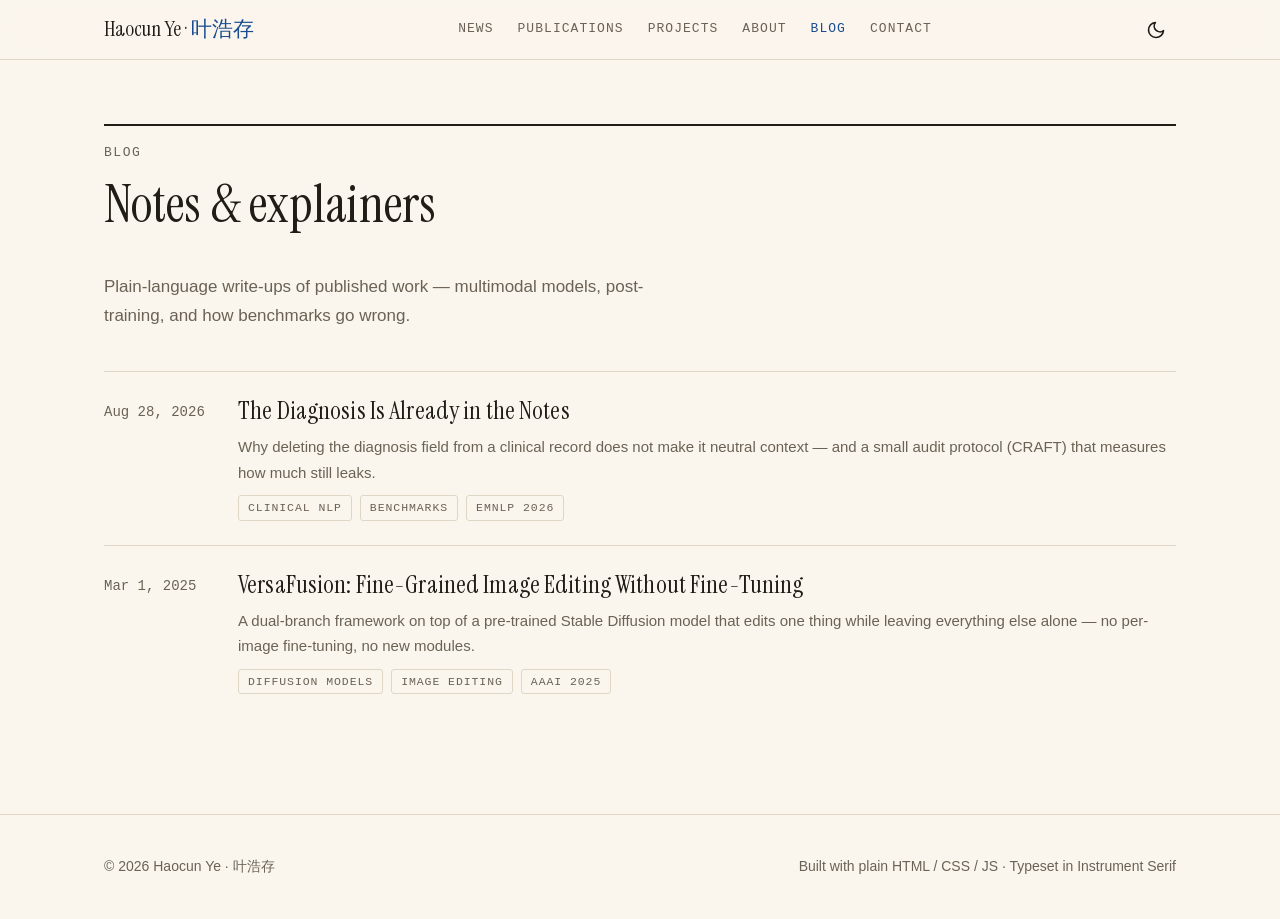
==== commit 1145e433: "按最新简历更新全站表述;彻底移除农业/MADA 内容 VersaFusion 只按论文本身呈现:封面与配图换为论文 Figure 1 teaser, 删除博客的农业章节;LWL/CRAFT/眼科项目描" ====
--- a/blog/index.html
+++ b/blog/index.html
@@ -5,8 +5,16 @@
   <meta name="viewport" content="width=device-width, initial-scale=1.0">
   <title>Blog — Haocun Ye</title>
   <meta name="description" content="Notes on multimodal models, post-training, and evaluation — by Haocun Ye.">
+  <link rel="canonical" href="https://haocunye.site/blog/">
   <meta name="theme-color" media="(prefers-color-scheme: light)" content="#faf6ee">
   <meta name="theme-color" media="(prefers-color-scheme: dark)" content="#171511">
+
+  <meta property="og:type" content="website">
+  <meta property="og:title" content="Blog — Haocun Ye">
+  <meta property="og:description" content="Notes on multimodal models, post-training, and evaluation — by Haocun Ye.">
+  <meta property="og:url" content="https://haocunye.site/blog/">
+  <meta property="og:image" content="https://haocunye.site/assets/images/og-image.png">
+
   <link rel="icon" href="../favicon.svg" type="image/svg+xml">
   <link rel="icon" href="../favicon.ico" sizes="48x48">
   <link rel="apple-touch-icon" href="../apple-touch-icon.png">
@@ -15,6 +23,8 @@
   <!-- Theme restore: runs before CSS so dark-mode users never see a light flash -->
   <script>
     (function () {
+      /* JS 标记先于 CSS 生效,慢网络下 .reveal 内容不会先显后隐再浮现 */
+      document.documentElement.classList.add('js');
       try {
         var t = localStorage.getItem('theme');
         if (t === 'light' || t === 'dark') document.documentElement.dataset.theme = t;
@@ -41,7 +51,7 @@
       </nav>
 
       <div class="header-actions">
-        <button class="theme-toggle" type="button" aria-label="Toggle dark / light theme">
+        <button class="theme-toggle" type="button" aria-label="Dark theme" aria-pressed="false">
           <svg class="icon-moon" width="20" height="20" viewBox="0 0 24 24" fill="none" stroke="currentColor" stroke-width="2" stroke-linecap="round" stroke-linejoin="round" aria-hidden="true">
             <path d="M21 12.79A9 9 0 1 1 11.21 3 7 7 0 0 0 21 12.79z"/>
           </svg>
@@ -100,7 +110,7 @@
           <time datetime="2025-03-01">Mar 1, 2025</time>
           <div>
             <h2><a href="posts/2025-03-01-versafusion-tuning-free-image-editing.html">VersaFusion: Fine-Grained Image Editing Without Fine-Tuning</a></h2>
-            <p class="post-summary">A dual-branch framework on top of a pre-trained Stable Diffusion model that edits one thing while leaving everything else alone — and how it ended up simulating crop growth.</p>
+            <p class="post-summary">A dual-branch framework on top of a pre-trained Stable Diffusion model that edits one thing while leaving everything else alone — no per-image fine-tuning, no new modules.</p>
             <ul class="post-tags">
               <li>Diffusion models</li>
               <li>Image editing</li>
--- a/css/style.css
+++ b/css/style.css
@@ -44,7 +44,6 @@
   /* Warm paper (light, default) */
   --color-bg: #faf6ee;
   --color-surface: #f2ecdf;
-  --color-card: #fffcf5;
   --color-text: #201d17;
   --color-text-secondary: #6b6255;
   --color-border: #dfd6c5;
@@ -87,7 +86,6 @@
 [data-theme="dark"] {
   --color-bg: #171511;
   --color-surface: #1e1b16;
-  --color-card: #24201a;
   --color-text: #ede7db;
   --color-text-secondary: #a79e8d;
   --color-border: #423c31;
@@ -105,7 +103,6 @@
   :root:not([data-theme="light"]):not([data-theme="dark"]) {
     --color-bg: #171511;
     --color-surface: #1e1b16;
-    --color-card: #24201a;
     --color-text: #ede7db;
     --color-text-secondary: #a79e8d;
     --color-border: #423c31;
@@ -640,8 +637,10 @@
 .pub-thumb img {
   display: block;
   width: 100%;
-  aspect-ratio: 16 / 9;
-  object-fit: cover;
+  /* height:auto 必须显式写:否则 HTML 的 height 属性会把图片拉成竖条。
+     封面比例不一(16:9、~2.3:1、~3:1),按各自原生比例完整显示,
+     勿加 aspect-ratio/固定高度,否则会裁切宽幅封面 */
+  height: auto;
   border: 1px solid var(--color-border);
   border-radius: var(--radius-sm);
 }
@@ -695,7 +694,14 @@
 }
 
 .pub-bib {
-  display: inline-block;
+  /* 作为 .pub-links 的 flex 子项:允许收缩,展开时独占一行,
+     否则 pre 的 min-content 宽度会把整页撑出横向滚动 */
+  min-width: 0;
+  max-width: 100%;
+}
+
+.pub-bib[open] {
+  flex-basis: 100%;
 }
 
 .pub-bib summary {
@@ -727,11 +733,6 @@
   line-height: 1.5;
 }
 
-/* BibTeX panel needs the full row width below the entry text */
-.pub-item .pub-bib[open] {
-  display: block;
-}
-
 .pub-patent {
   padding: var(--space-3) 0;
   border-top: 1px solid var(--color-border);
@@ -750,9 +751,12 @@
 @media (min-width: 768px) {
   .pub-item {
     display: grid;
-    grid-template-columns: 200px 1fr;
+    /* minmax(0,1fr):防止 BibTeX pre 的固有宽度把网格列撑破 */
+    grid-template-columns: 280px minmax(0, 1fr);
     gap: var(--space-4);
     padding: var(--space-3) 0;
+    /* 顶对齐:缩略图与标题齐平,不随行高拉伸 */
+    align-items: start;
   }
 
   .pub-thumb {
@@ -761,6 +765,12 @@
 
   .pub-item--no-thumb {
     grid-template-columns: 1fr;
+  }
+}
+
+@media (min-width: 1080px) {
+  .pub-item {
+    grid-template-columns: 320px minmax(0, 1fr);
   }
 }
 
@@ -949,6 +959,13 @@
 .copy-email.copied {
   border-color: var(--color-accent);
   color: var(--color-accent);
+}
+
+.contact-alt {
+  margin-top: var(--space-2);
+  font-family: var(--font-mono);
+  font-size: 14px;
+  color: var(--color-text-secondary);
 }
 
 .social-links {
@@ -1195,18 +1212,6 @@
   color: var(--color-text-secondary);
 }
 
-.post-cover {
-  margin: 0 0 var(--space-4);
-}
-
-.post-cover img {
-  display: block;
-  width: 100%;
-  height: auto;
-  border: 1px solid var(--color-border);
-  border-radius: var(--radius);
-}
-
 .post-body hr {
   border: none;
   border-top: 1px solid var(--color-border);
